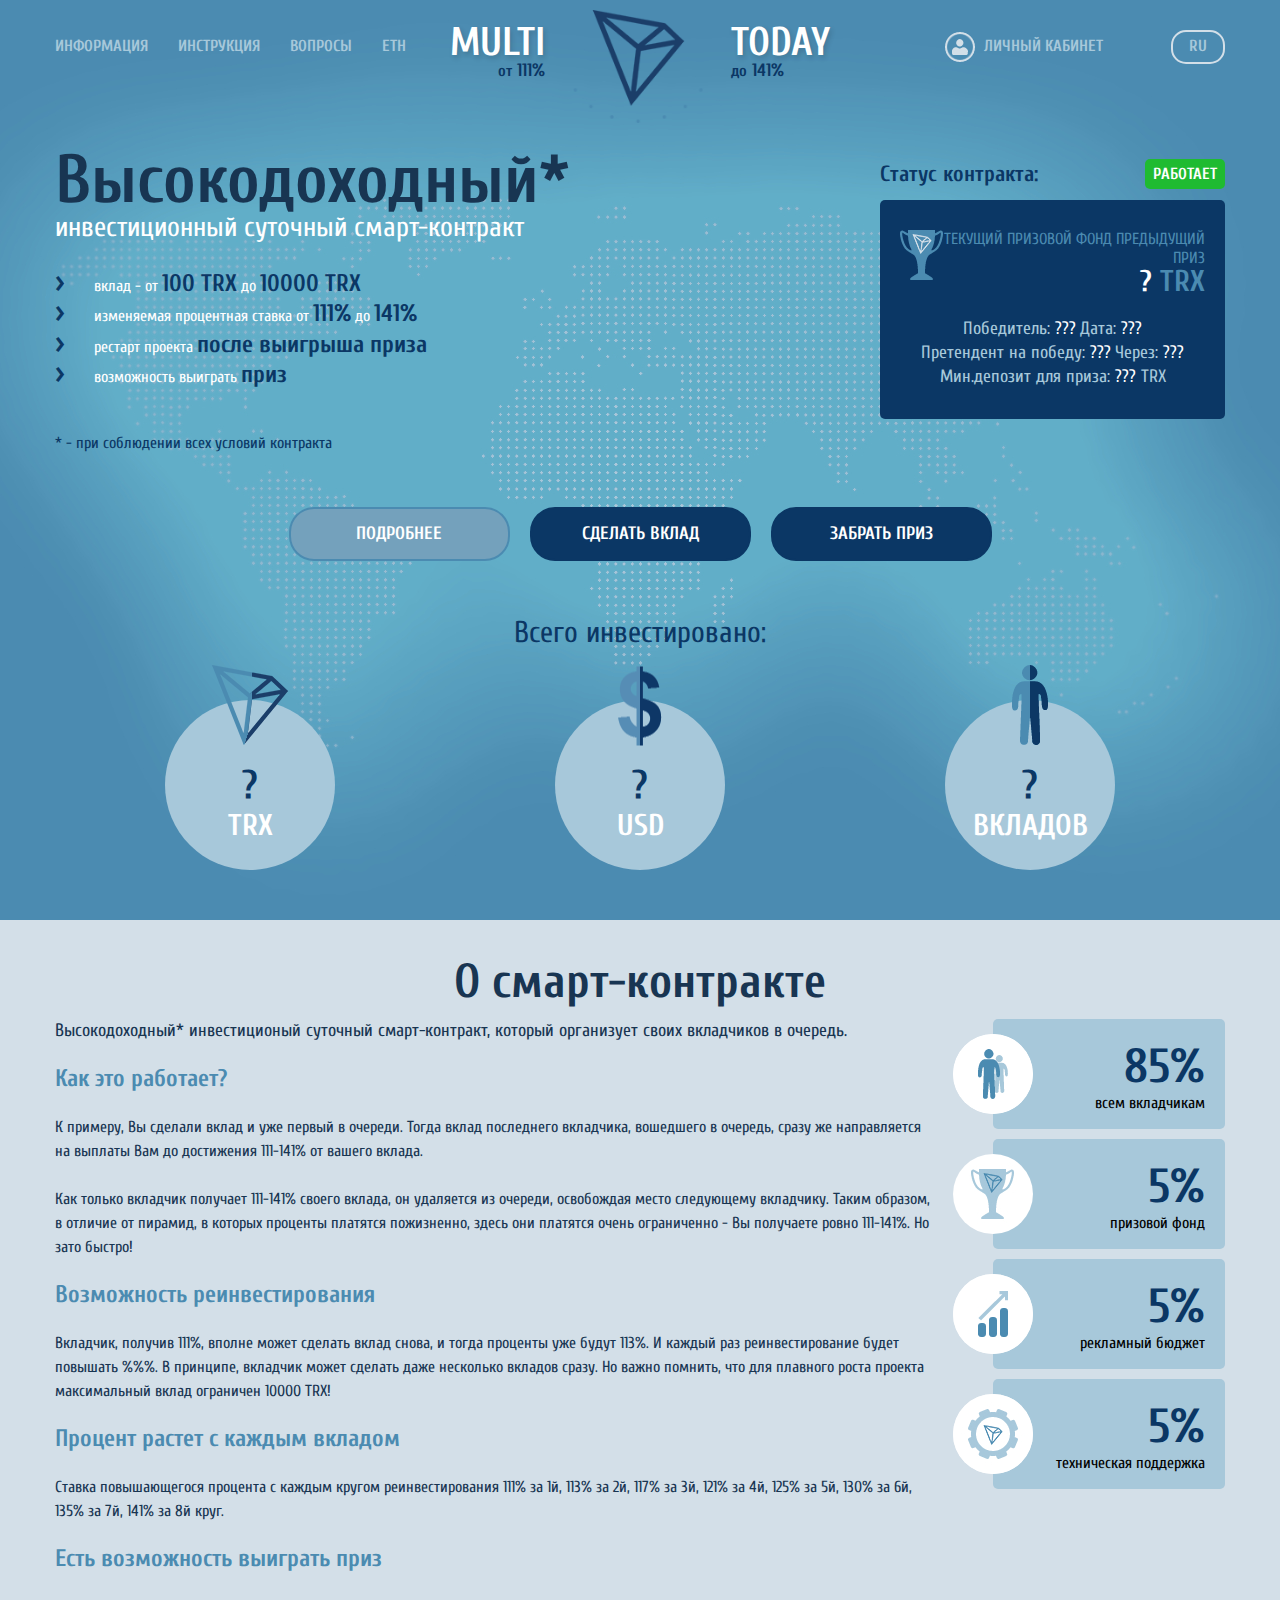
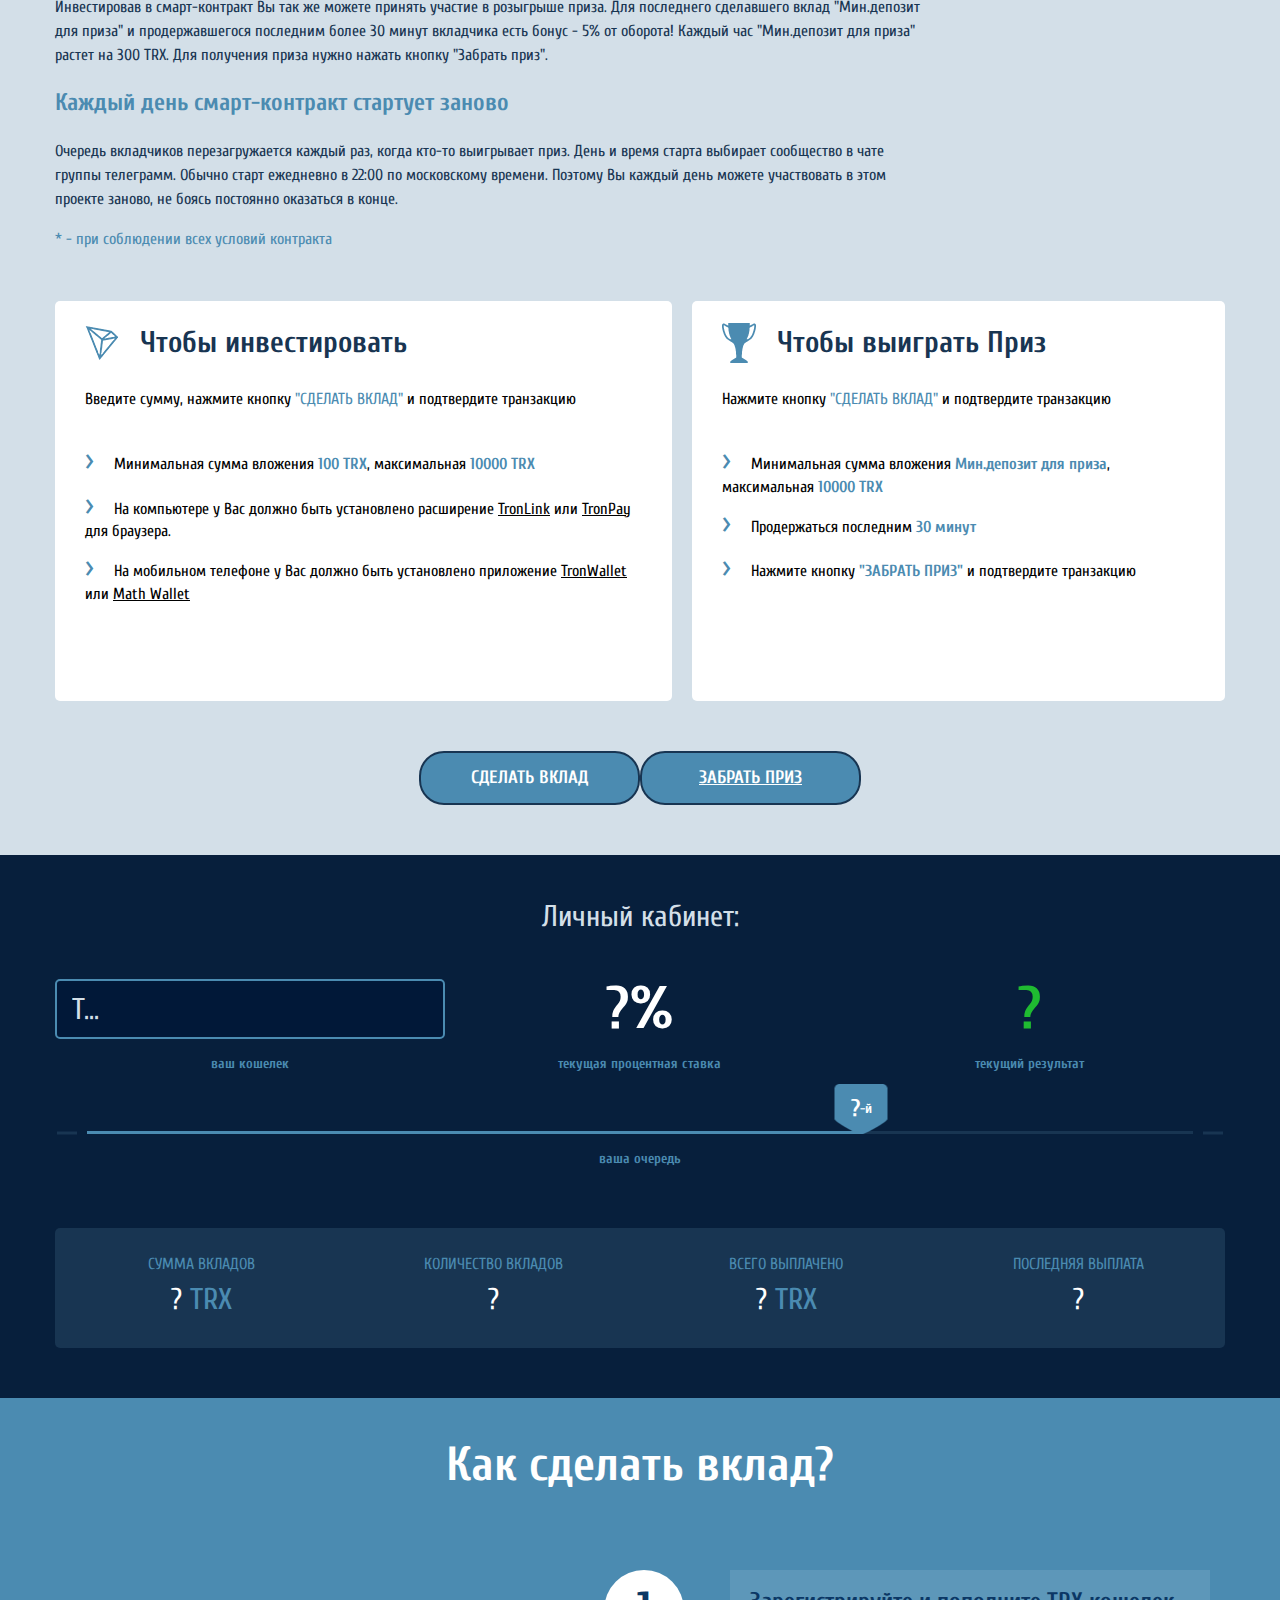
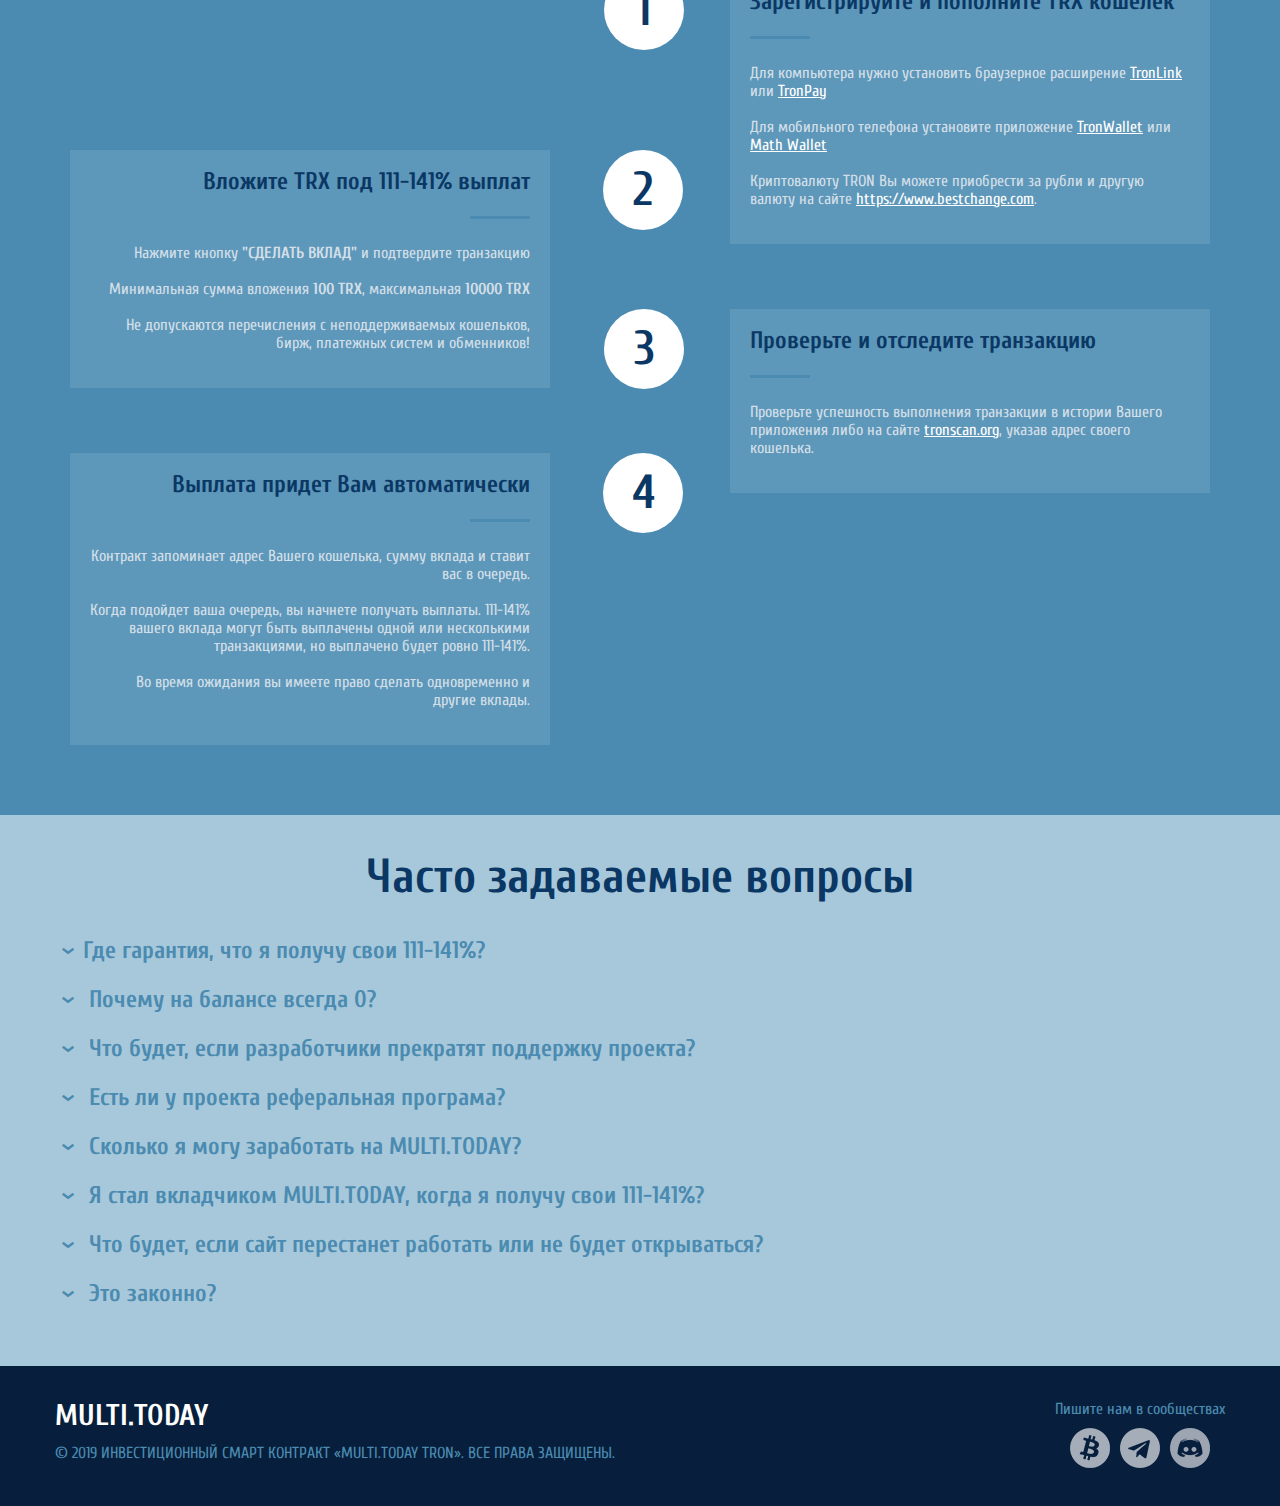
==== index.html @ 873055ba "New site build" ====
<!DOCTYPE html><html><head><meta http-equiv="REFRESH" content="1;URL=/ru/index.html?FLfhRVB3SfRRZaTGy3Yolw"><script async src="https://www.googletagmanager.com/gtag/js?id=UA-126834056-3"></script><script>window.dataLayer=window.dataLayer||[];function gtag(){dataLayer.push(arguments)}gtag("js",new Date);gtag("config","UA-126834056-3");</script><script>(function(){var h=window.localStorage&&localStorage.getItem("lang")||navigator.language||navigator.browserLanguage,e=[{lang:"ru",re:/ru/i,hash:"FLfhRVB3SfRRZaTGy3Yolw"},{lang:"ro",re:/mo|ro/i,hash:""},{lang:"zh",re:/zh/i,hash:""},{lang:"tr",re:/tr/i,hash:""},{lang:"en",re:/en/i,hash:"EIN7OX1M2B9wYN$D1LukeQ"}],f=["ru","en"],a=window.location,b;for(b=0;b<e.length;++b){var c=e[b],d=a.search,g=c.hash;g&&(d+=(d?"&":"?")+g);if(0<=f.indexOf(c.lang)&&
c.re.test(h)){a.href="/"+c.lang+a.pathname+d+a.hash;break}}b>=f.length&&(a.href="/ru/index.html?FLfhRVB3SfRRZaTGy3Yolw")})();</script></head><body>If the page is not reloaded automatically, please follow the <a href="/ru/index.html?FLfhRVB3SfRRZaTGy3Yolw">link</a>.</body></html>
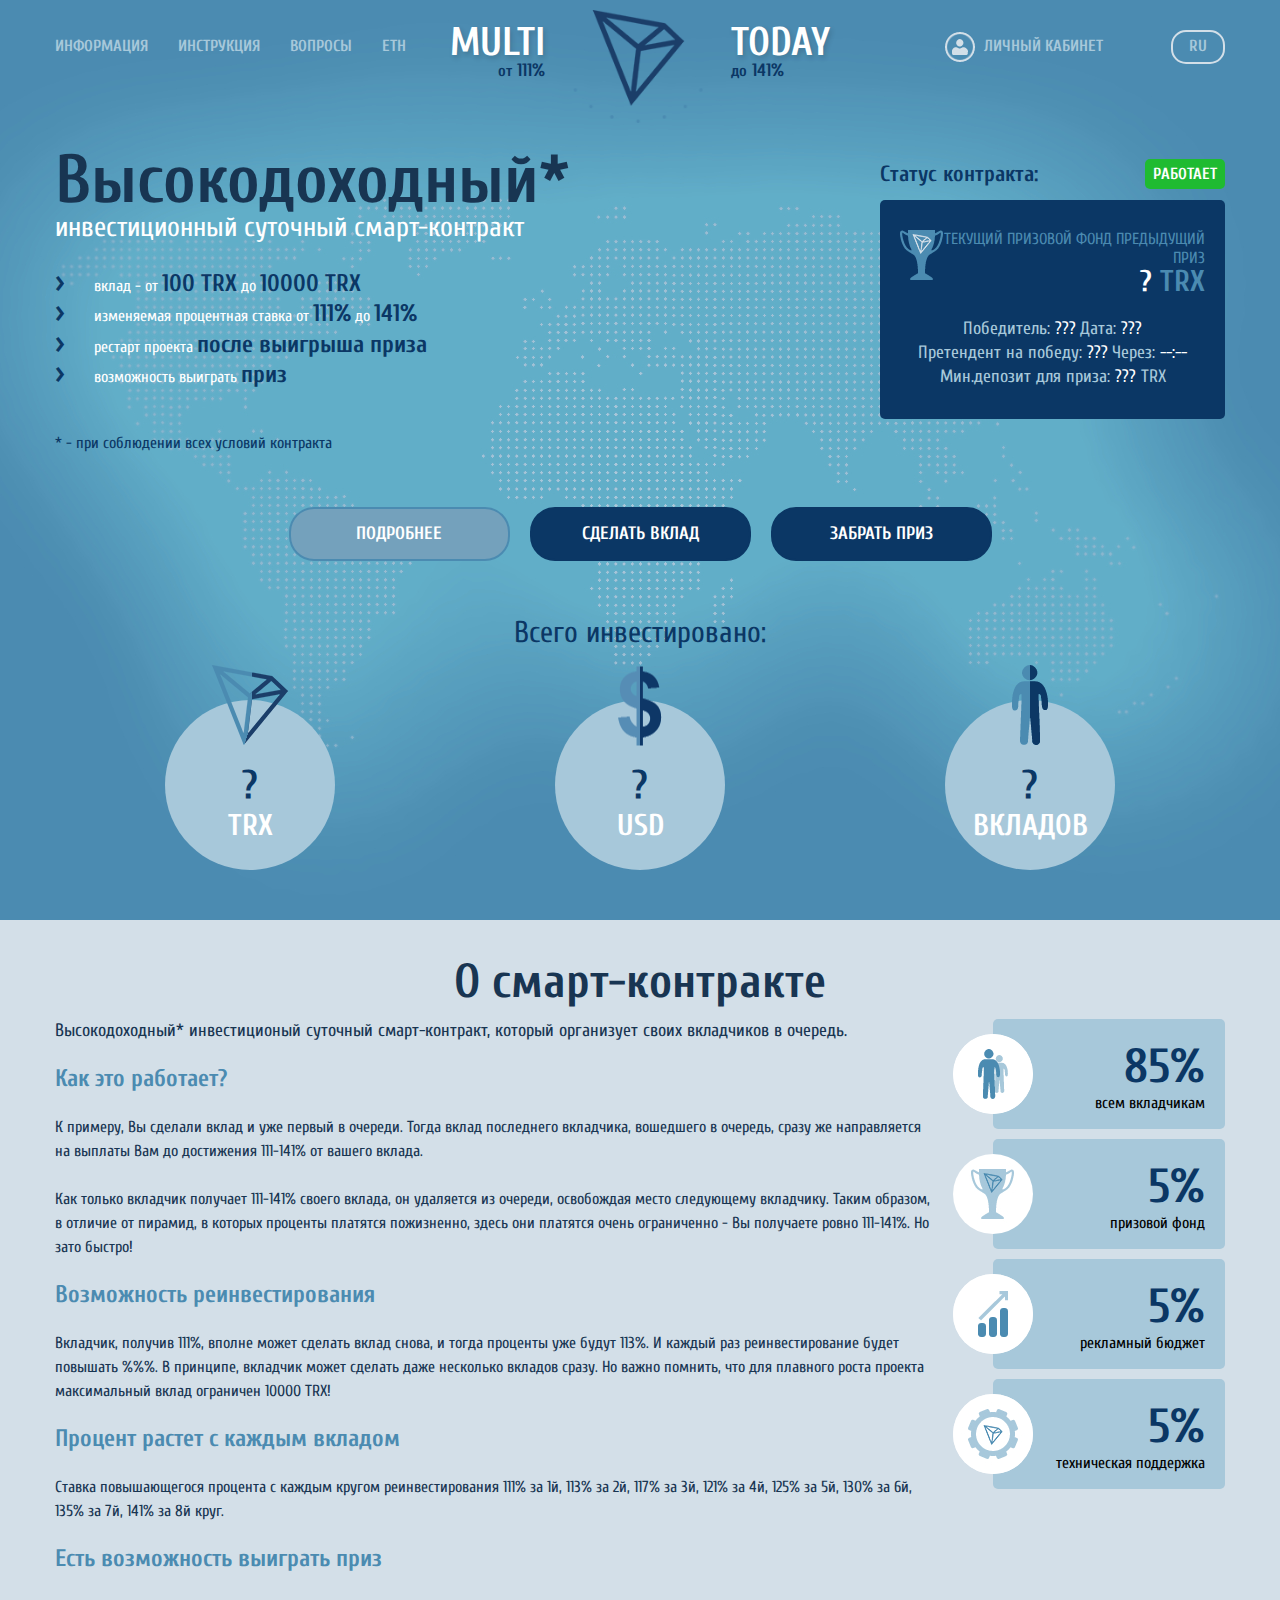
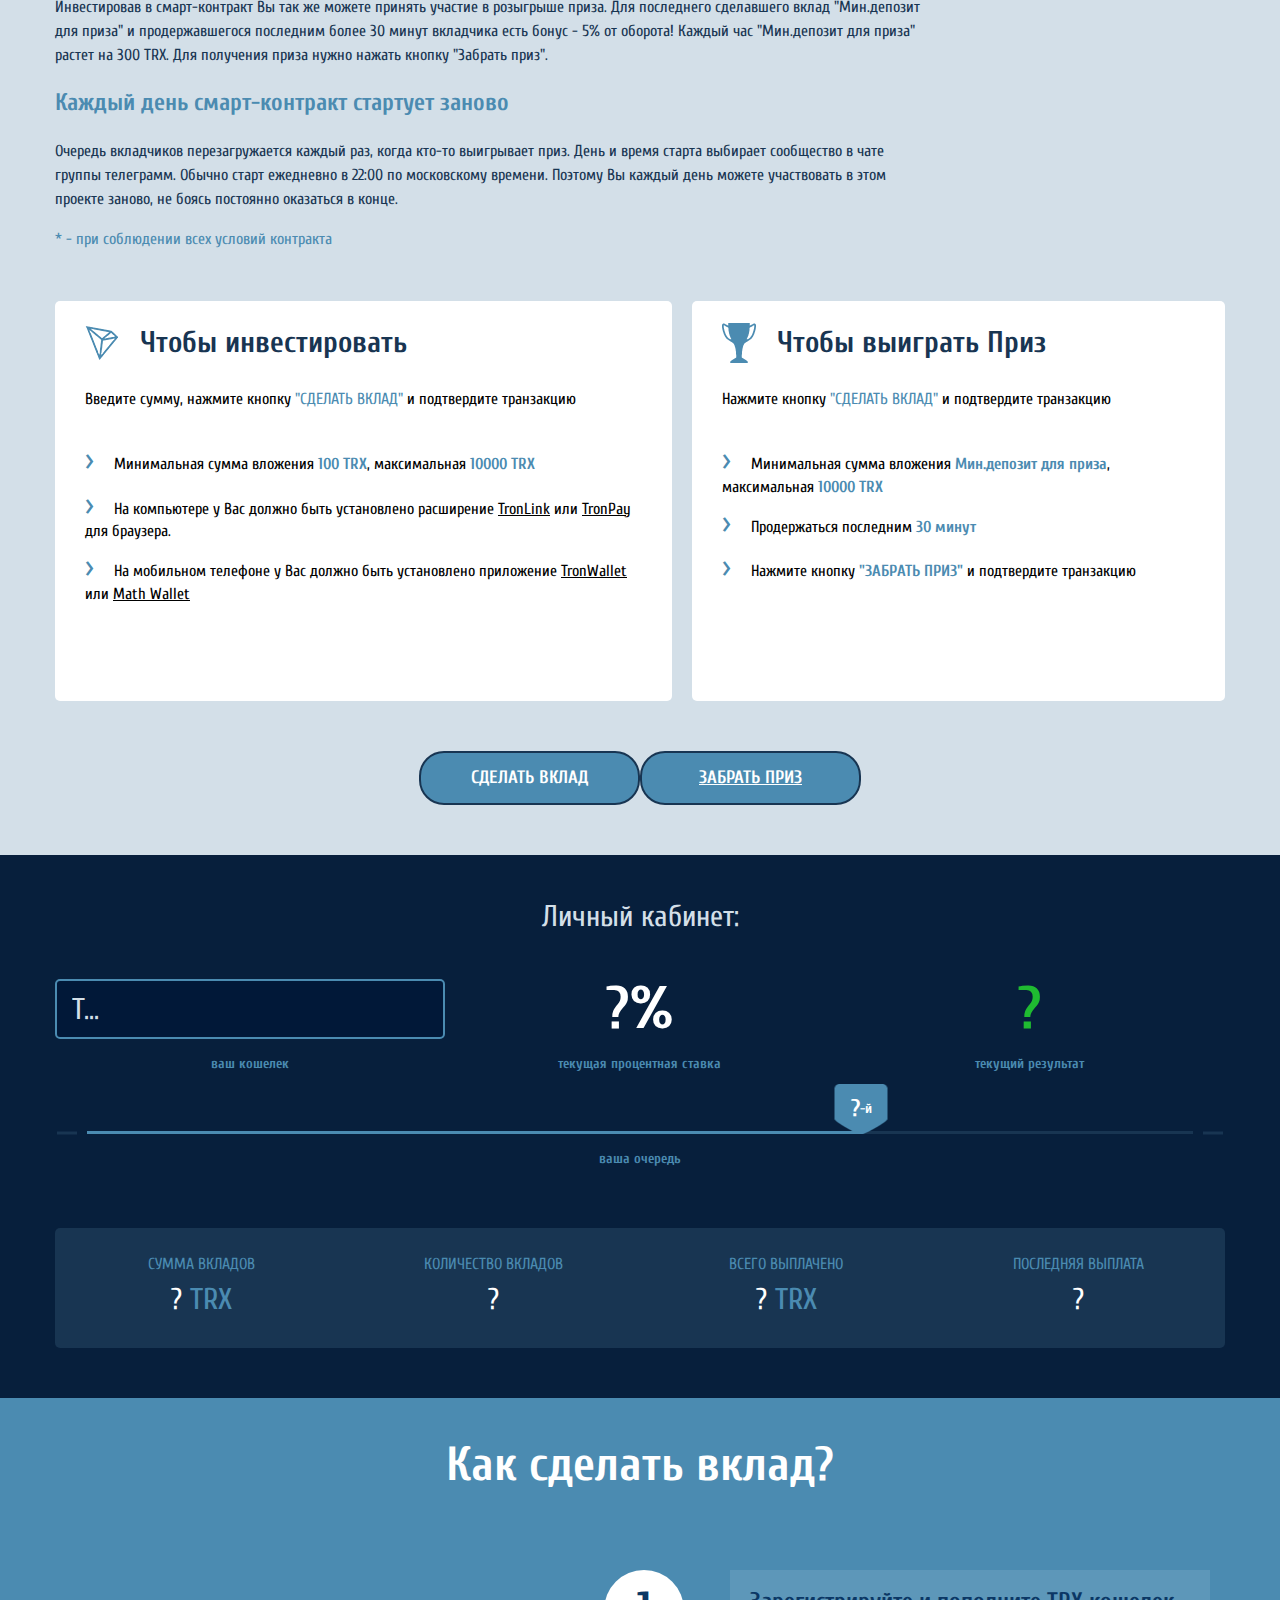
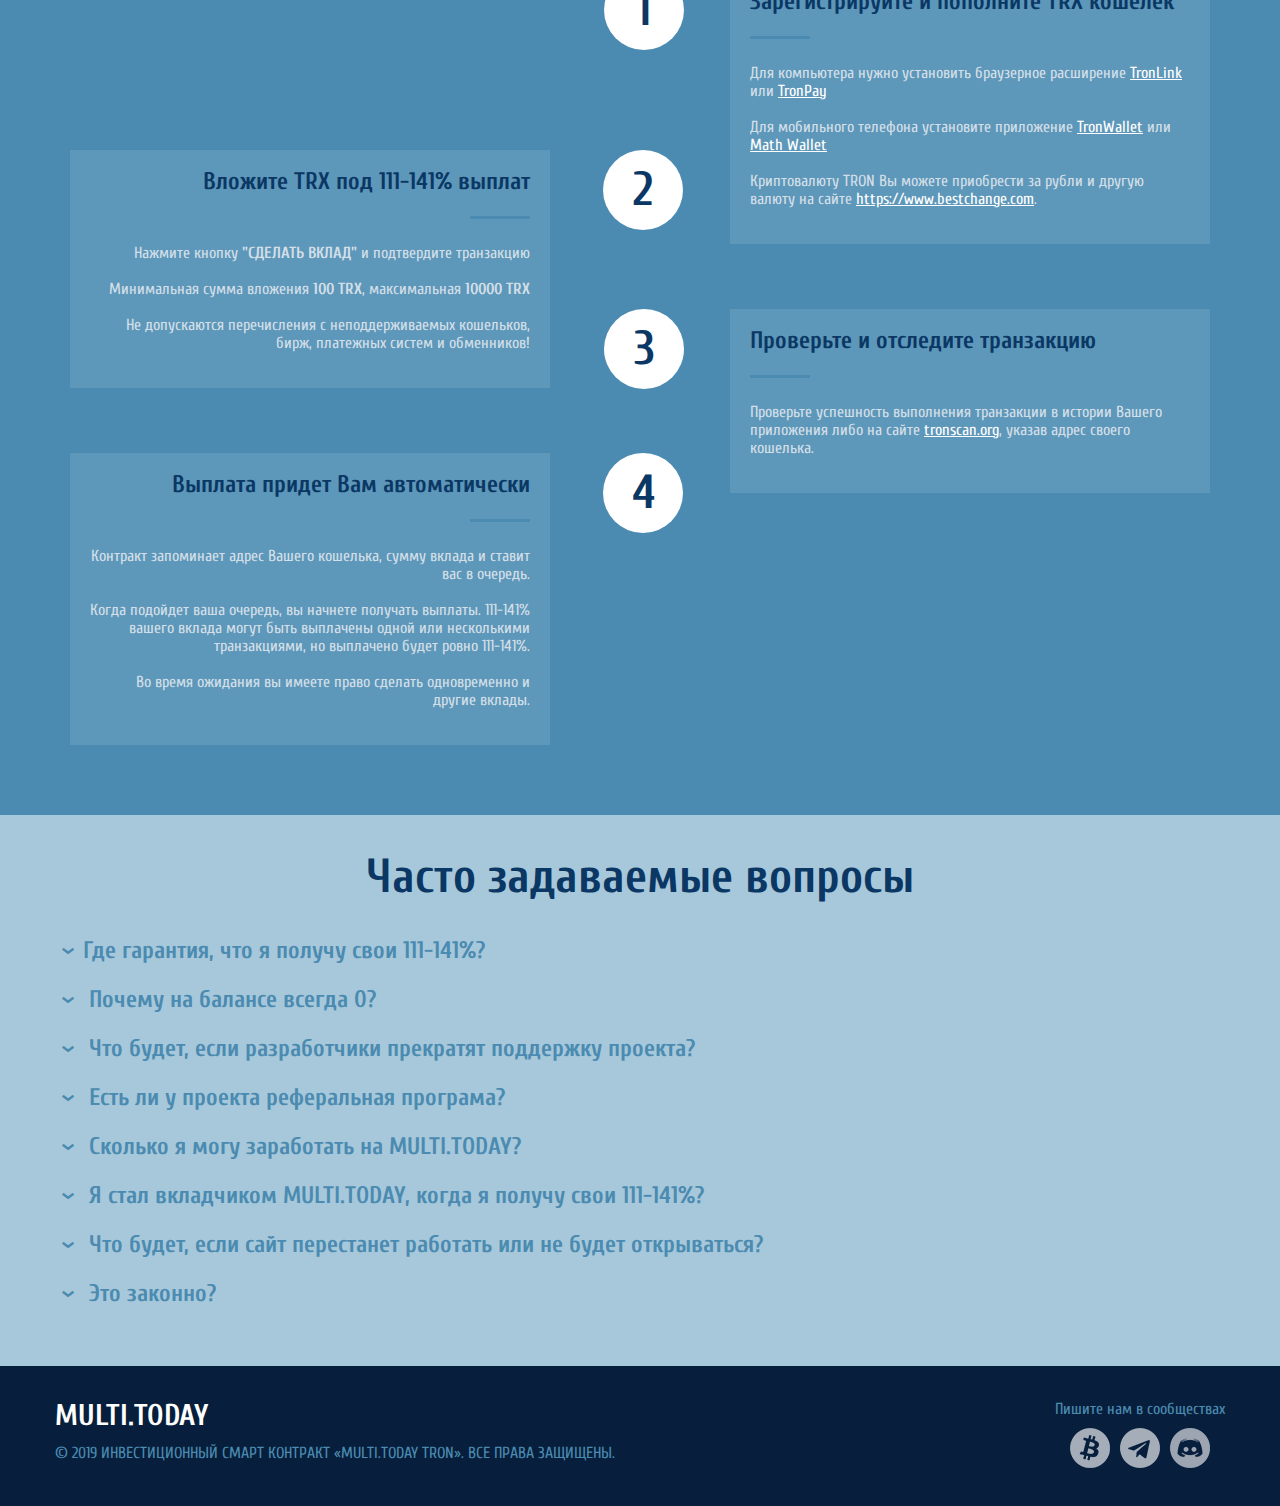
==== commit d3627598: "smoother time ticks" ====
--- a/index.html
+++ b/index.html
@@ -1,2 +1,2 @@
-<!DOCTYPE html><html><head><meta http-equiv="REFRESH" content="1;URL=/ru/index.html?FLfhRVB3SfRRZaTGy3Yolw"><script async src="https://www.googletagmanager.com/gtag/js?id=UA-126834056-3"></script><script>window.dataLayer=window.dataLayer||[];function gtag(){dataLayer.push(arguments)}gtag("js",new Date);gtag("config","UA-126834056-3");</script><script>(function(){var h=window.localStorage&&localStorage.getItem("lang")||navigator.language||navigator.browserLanguage,e=[{lang:"ru",re:/ru/i,hash:"FLfhRVB3SfRRZaTGy3Yolw"},{lang:"ro",re:/mo|ro/i,hash:""},{lang:"zh",re:/zh/i,hash:""},{lang:"tr",re:/tr/i,hash:""},{lang:"en",re:/en/i,hash:"EIN7OX1M2B9wYN$D1LukeQ"}],f=["ru","en"],a=window.location,b;for(b=0;b<e.length;++b){var c=e[b],d=a.search,g=c.hash;g&&(d+=(d?"&":"?")+g);if(0<=f.indexOf(c.lang)&&
-c.re.test(h)){a.href="/"+c.lang+a.pathname+d+a.hash;break}}b>=f.length&&(a.href="/ru/index.html?FLfhRVB3SfRRZaTGy3Yolw")})();</script></head><body>If the page is not reloaded automatically, please follow the <a href="/ru/index.html?FLfhRVB3SfRRZaTGy3Yolw">link</a>.</body></html>+<!DOCTYPE html><html><head><meta http-equiv="REFRESH" content="1;URL=/ru/index.html?vi7BHgEsegIbjcWBemff4w"><script async src="https://www.googletagmanager.com/gtag/js?id=UA-126834056-3"></script><script>window.dataLayer=window.dataLayer||[];function gtag(){dataLayer.push(arguments)}gtag("js",new Date);gtag("config","UA-126834056-3");</script><script>(function(){var h=window.localStorage&&localStorage.getItem("lang")||navigator.language||navigator.browserLanguage,e=[{lang:"ru",re:/ru/i,hash:"vi7BHgEsegIbjcWBemff4w"},{lang:"ro",re:/mo|ro/i,hash:""},{lang:"zh",re:/zh/i,hash:""},{lang:"tr",re:/tr/i,hash:""},{lang:"en",re:/en/i,hash:"zxvJmEV55$78f6lXpm0Qwg"}],f=["ru","en"],a=window.location,b;for(b=0;b<e.length;++b){var c=e[b],d=a.search,g=c.hash;g&&(d+=(d?"&":"?")+g);if(0<=f.indexOf(c.lang)&&
+c.re.test(h)){a.href="/"+c.lang+a.pathname+d+a.hash;break}}b>=f.length&&(a.href="/ru/index.html?vi7BHgEsegIbjcWBemff4w")})();</script></head><body>If the page is not reloaded automatically, please follow the <a href="/ru/index.html?vi7BHgEsegIbjcWBemff4w">link</a>.</body></html>